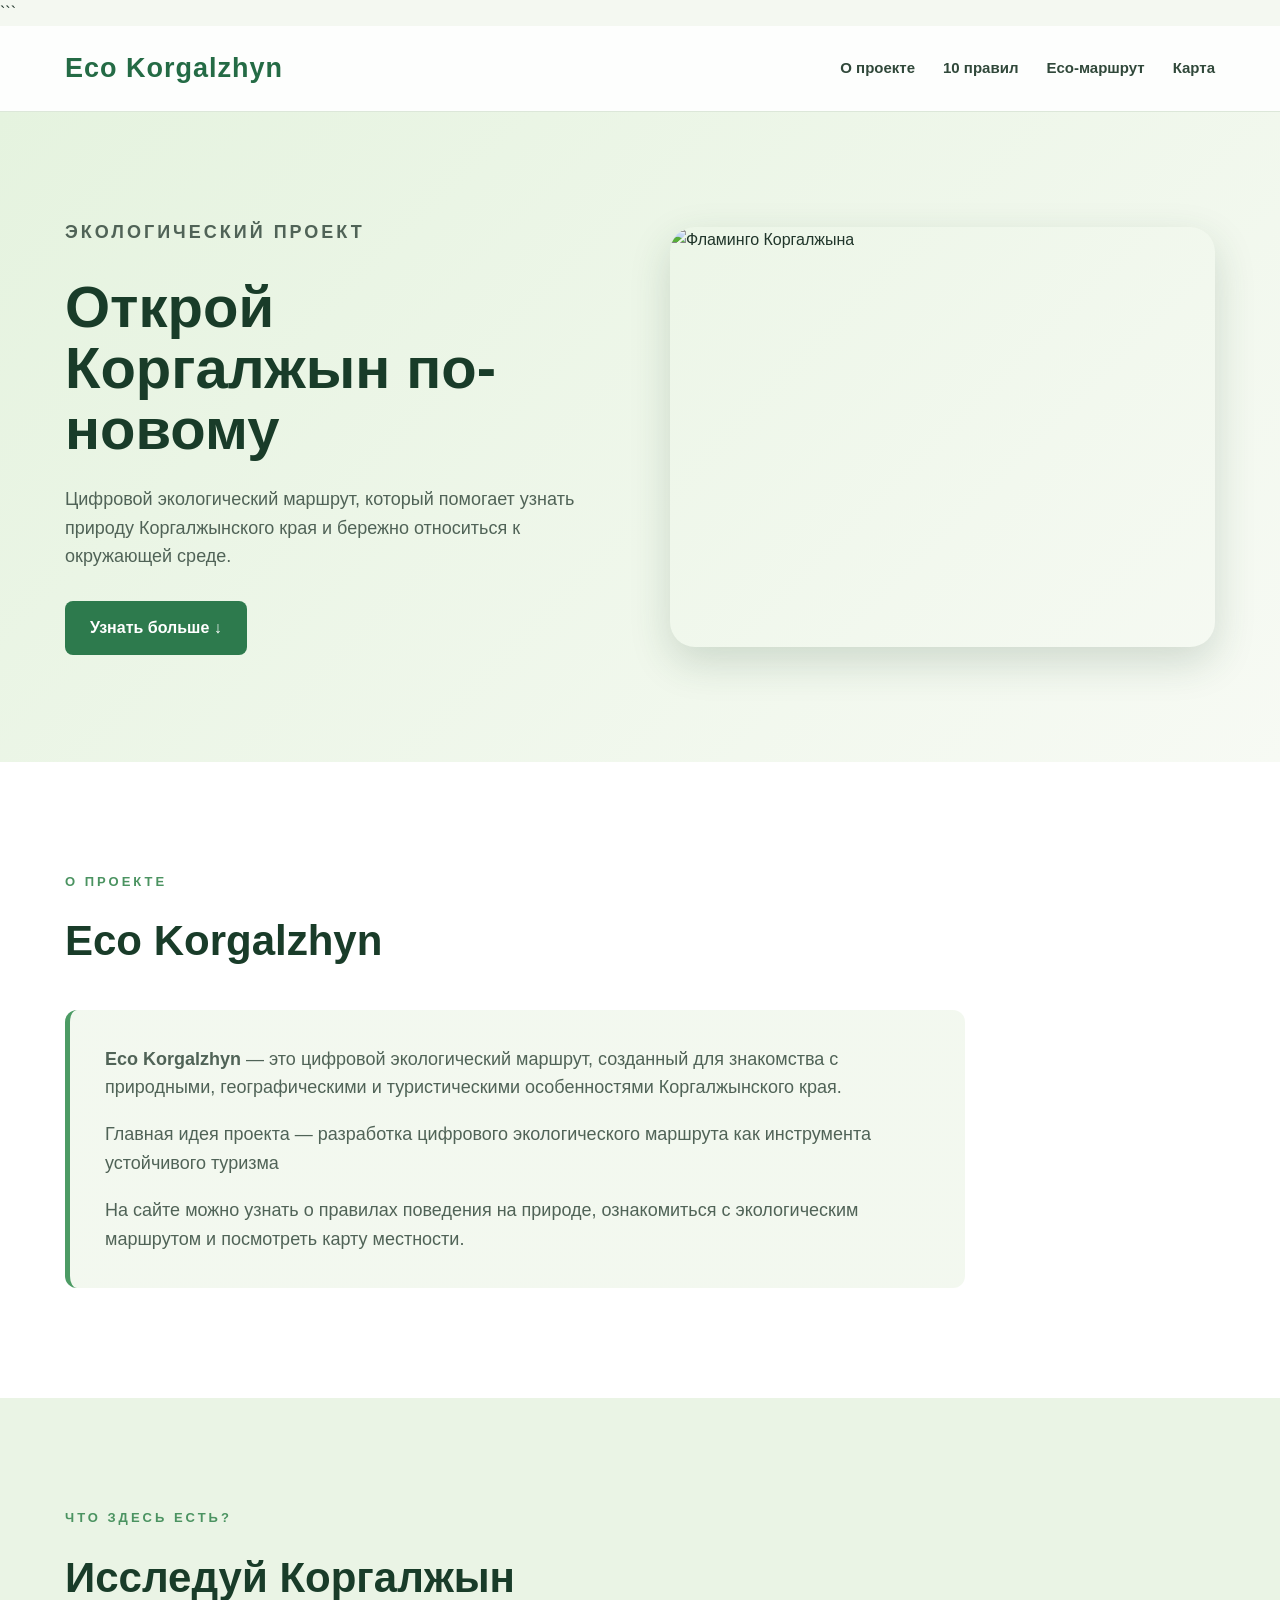
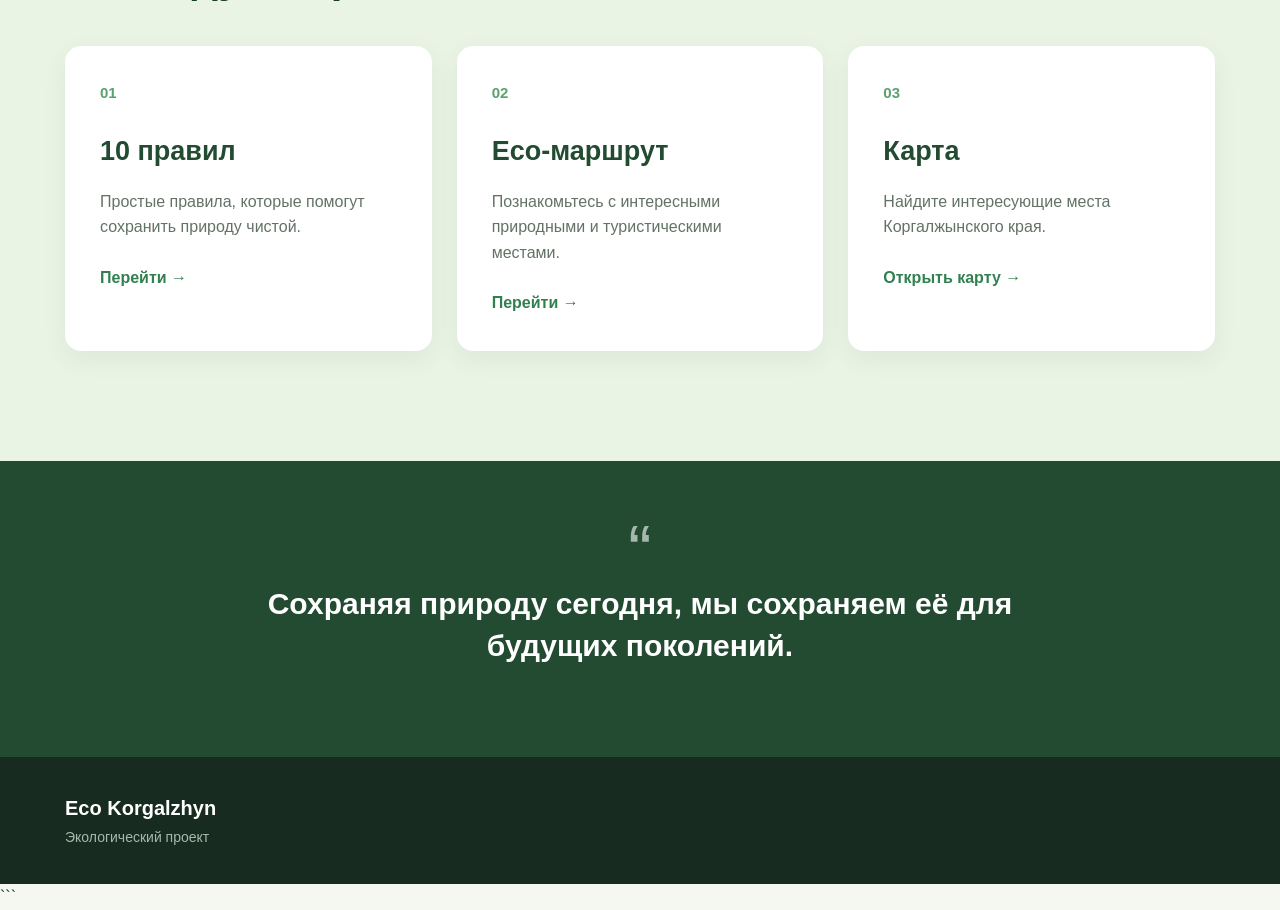
==== index.html @ 76d9ae7e "Add website files" ====
﻿<!DOCTYPE html>

<html lang="ru">
<head>
    <meta charset="UTF-8">
    <meta name="viewport" content="width=device-width, initial-scale=1.0">
    <title>Eco Korgalzhyn</title>
    <link rel="stylesheet" href="style.css">
</head>

<body>

```
<header class="header">
    <div class="container">
        <h1>Eco Korgalzhyn</h1>

        <nav class="navigation">
            <a href="#about">О проекте</a>
            <a href="10 rules.html">10 правил</a>
            <a href="eco-route.html">Eco-маршрут</a>
            <a href="map.html">Карта</a>
        </nav>
    </div>
</header>

<main>

    <section class="hero">
        <div class="container hero-content">
            <div>
                <p class="small-title">ЭКОЛОГИЧЕСКИЙ ПРОЕКТ</p>
                <h2>Открой<br>Коргалжын по-новому</h2>
                <p>
                    Цифровой экологический маршрут,
                    который помогает узнать природу
                    Коргалжынского края и бережно
                    относиться к окружающей среде.
                </p>

                <a href="#about" class="main-button">Узнать больше ↓</a>
            </div>

            <div class="hero-image">
            <img 
				src="https://newtimes.kz/cache/imagine/1200_webp/storage/news/2022/05/cLUQD58HrNagc1Sa0luX.JPG" 
			    alt="Фламинго Коргалжына">
			</img>
		</div>
        </div>
    </section>


    <section id="about" class="section">
        <div class="container">

            <p class="section-label">О ПРОЕКТЕ</p>
            <h2>Eco Korgalzhyn</h2>

            <div class="text-card">
                <p>
                    <strong>Eco Korgalzhyn</strong> — это цифровой экологический
                    маршрут, созданный для знакомства с природными,
                    географическими и туристическими особенностями
                    Коргалжынского края.
                </p>

                <p>
                    Главная идея проекта — разработка цифрового экологического маршрута как инструмента устойчивого туризма
                </p>

                <p>
                    На сайте можно узнать о правилах поведения
                    на природе, ознакомиться с экологическим маршрутом
                    и посмотреть карту местности.
                </p>
            </div>

        </div>
    </section>


    <section class="features">
        <div class="container">

            <p class="section-label">ЧТО ЗДЕСЬ ЕСТЬ?</p>
            <h2>Исследуй Коргалжын</h2>

            <div class="cards">

                <a href="10 rules.html" class="card">
                    <div class="card-number">01</div>
                    <h3>10 правил</h3>
                    <p>
                        Простые правила, которые помогут
                        сохранить природу чистой.
                    </p>
                    <span>Перейти →</span>
                </a>

                <a href="eco-route.html" class="card">
                    <div class="card-number">02</div>
                    <h3>Eco-маршрут</h3>
                    <p>
                        Познакомьтесь с интересными
                        природными и туристическими местами.
                    </p>
                    <span>Перейти →</span>
                </a>

                <a href="map.html" class="card">
                    <div class="card-number">03</div>
                    <h3>Карта</h3>
                    <p>
                        Найдите интересующие места
                        Коргалжынского края.
                    </p>
                    <span>Открыть карту →</span>
                </a>

            </div>

        </div>
    </section>


    <section class="quote-section">
        <div class="container">
            <div class="quote">
                <span>“</span>
                <p>
                    Сохраняя природу сегодня,
                    мы сохраняем её для будущих поколений.
                </p>
            </div>
        </div>
    </section>

</main>


<footer>
    <div class="container">
        <p>Eco Korgalzhyn</p>
        <span>Экологический проект</span>
    </div>
</footer>
```

</body>
</html>
---- style.css ----
* {
  margin: 0;
  padding: 0;
  box-sizing: border-box;
  }

html {
scroll-behavior: smooth;
}

body {
font-family: Arial, Helvetica, sans-serif;
background: #f4f8f1;
color: #20352a;
line-height: 1.6;
}

.container {
width: 90%;
max-width: 1150px;
margin: 0 auto;
}

/* HEADER */

.header {
    background-image: linear-gradient(
        rgba(255, 255, 255, 0.82),
        rgba(255, 255, 255, 0.82)
    ),
    url("https://skyway.travel/wp-content/uploads/2019/03/tyulpan_shrenka_foto_koshkinoy_mariny_alekseevny_o.6.webp");

    background-size: cover;
    background-position: center 69%;
    background-repeat: no-repeat;

    border-bottom: 1px solid #dce7d9;
    position: sticky;
    top: 0;
    z-index: 100;
}

.header .container {
min-height: 85px;
display: flex;
align-items: center;
justify-content: space-between;
}

.header h1 {
font-size: 27px;
color: #246b45;
letter-spacing: 1px;
}

.navigation {
display: flex;
gap: 28px;
}

.navigation a {
color: #30483a;
text-decoration: none;
font-size: 15px;
font-weight: bold;
transition: 0.3s;
}

.navigation a:hover {
color: #3b9560;
}

/* HERO */

.hero {
min-height: 650px;
background: linear-gradient(135deg, #e5f3df, #f7faf4);
display: flex;
align-items: center;
}

.hero-content {
display: grid;
grid-template-columns: 1fr 1fr;
gap: 60px;
align-items: center;
}

.small-title,
.section-label {
color: #4b9361;
font-size: 13px;
font-weight: bold;
letter-spacing: 3px;
margin-bottom: 15px;
}

.hero h2 {
font-size: 58px;
line-height: 1.05;
margin-bottom: 25px;
color: #193c29;
}

.hero p {
max-width: 550px;
font-size: 18px;
color: #506357;
margin-bottom: 30px;
}

.main-button {
display: inline-block;
padding: 14px 25px;
background: #2d7a4d;
color: white;
text-decoration: none;
border-radius: 8px;
font-weight: bold;
transition: 0.3s;
}

.main-button:hover {
background: #1f5c38;
transform: translateY(-2px);
}

.hero-image {
height: 420px;
overflow: hidden;
border-radius: 25px;
box-shadow: 0 15px 40px rgba(37, 76, 48, 0.18);
}

.hero-image img {
width: 100%;
height: 100%;
object-fit: cover;
}

/* ABOUT */

.section {
padding: 110px 0;
background: white;
}

.section h2,
.features h2 {
font-size: 42px;
margin-bottom: 35px;
color: #193c29;
}

.text-card {
    max-width: 900px;
    padding: 35px;

    background-image:
        linear-gradient(
            rgba(241, 247, 237, 0.88),
            rgba(241, 247, 237, 0.88)
        ),
        url("https://welcome.kz/ru/assets/images/products/0_gallery/tours/astana-excursions/korgalzhyn/Flamingo.webp");

    background-size: cover;
    background-position: center;
    background-repeat: no-repeat;

    border-left: 5px solid #4c9b64;
    border-radius: 12px;
}

.text-card p {
font-size: 18px;
color: #506357;
margin-bottom: 18px;
}

.text-card p:last-child {
margin-bottom: 0;
}

/* CARDS */

.features {
padding: 110px 0;
background: #eaf4e5;
}

.cards {
display: grid;
grid-template-columns: repeat(3, 1fr);
gap: 25px;
}

.card {
display: block;
background: white;
padding: 35px;
min-height: 290px;
border-radius: 16px;
text-decoration: none;
color: inherit;
box-shadow: 0 8px 25px rgba(34, 68, 44, 0.07);
transition: 0.3s;
}

.card:hover {
transform: translateY(-8px);
box-shadow: 0 18px 35px rgba(34, 68, 44, 0.13);
}

.card-number {
color: #5aa16e;
font-size: 15px;
font-weight: bold;
margin-bottom: 25px;
}

.card h3 {
font-size: 27px;
margin-bottom: 15px;
color: #234b32;
}

.card p {
color: #637266;
margin-bottom: 25px;
}

.card span {
color: #318050;
font-weight: bold;
}

/* QUOTE */

.quote-section {
padding: 90px 0;
background: #234b32;
color: white;
}

.quote {
max-width: 800px;
margin: auto;
text-align: center;
}

.quote span {
font-size: 70px;
line-height: 0;
opacity: 0.6;
}

.quote p {
font-size: 30px;
font-weight: bold;
line-height: 1.4;
}

/* FOOTER */

footer {
background: #172b20;
color: white;
padding: 35px 0;
}

footer p {
font-size: 20px;
font-weight: bold;
}

footer span {
color: #a8b8ad;
font-size: 14px;
}

/* MOBILE */

@media (max-width: 800px) {

```
.header .container {
    flex-direction: column;
    padding: 20px 0;
    gap: 15px;
}

.navigation {
    flex-wrap: wrap;
    justify-content: center;
    gap: 15px;
}

.hero {
    padding: 70px 0;
}

.hero-content {
    grid-template-columns: 1fr;
}

.hero h2 {
    font-size: 43px;
}

.hero-image {
    height: 300px;
}

.cards {
    grid-template-columns: 1fr;
}

.section h2,
.features h2 {
    font-size: 34px;
}

.quote p {
    font-size: 23px;
}
```

}


/* 10 RULES PAGE */

.rules-page {
    padding: 90px 0;
    background: #f0f6df;
    min-height: 80vh;
}

.rules-description {
    max-width: 650px;
    color: #637266;
    font-size: 18px;
    margin-bottom: 45px;
}

.rules-image-container {
    width: 100%;
    display: flex;
    justify-content: center;
    padding: 0 20px;
}

.rules-image {
    display: block;
    width: 100%;
    max-width: 900px;
    height: auto;
    border-radius: 18px;
    box-shadow: 0 12px 35px rgba(34, 68, 44, 0.12);
}

.back-container {
    margin-top: 45px;
}

.point-content {
    display: flex;
    align-items: flex-start;
    gap: 30px;
}

.point-text {
    flex: 1;
}

.qr-box {
    width: 170px;
    flex-shrink: 0;
    text-align: center;
}

.qr-box img {
    display: block;
    width: 150px;
    height: 150px;
    margin: 0 auto 8px;

    object-fit: contain;
}

.qr-box p {
    font-size: 14px;
    color: #68776b;
    margin: 0;
}



/* Фон только карточки с QR-кодами */
.video-card {
    background-image:
        linear-gradient(
            rgba(241, 247, 237, 0.65),
            rgba(241, 247, 237, 0.65)
        ),
        url("https://www.advantour.com/img/kazakhstan/nature/korgalzhyn5.jpg");

    background-size: cover;
    background-position: center;
    background-repeat: no-repeat;
}
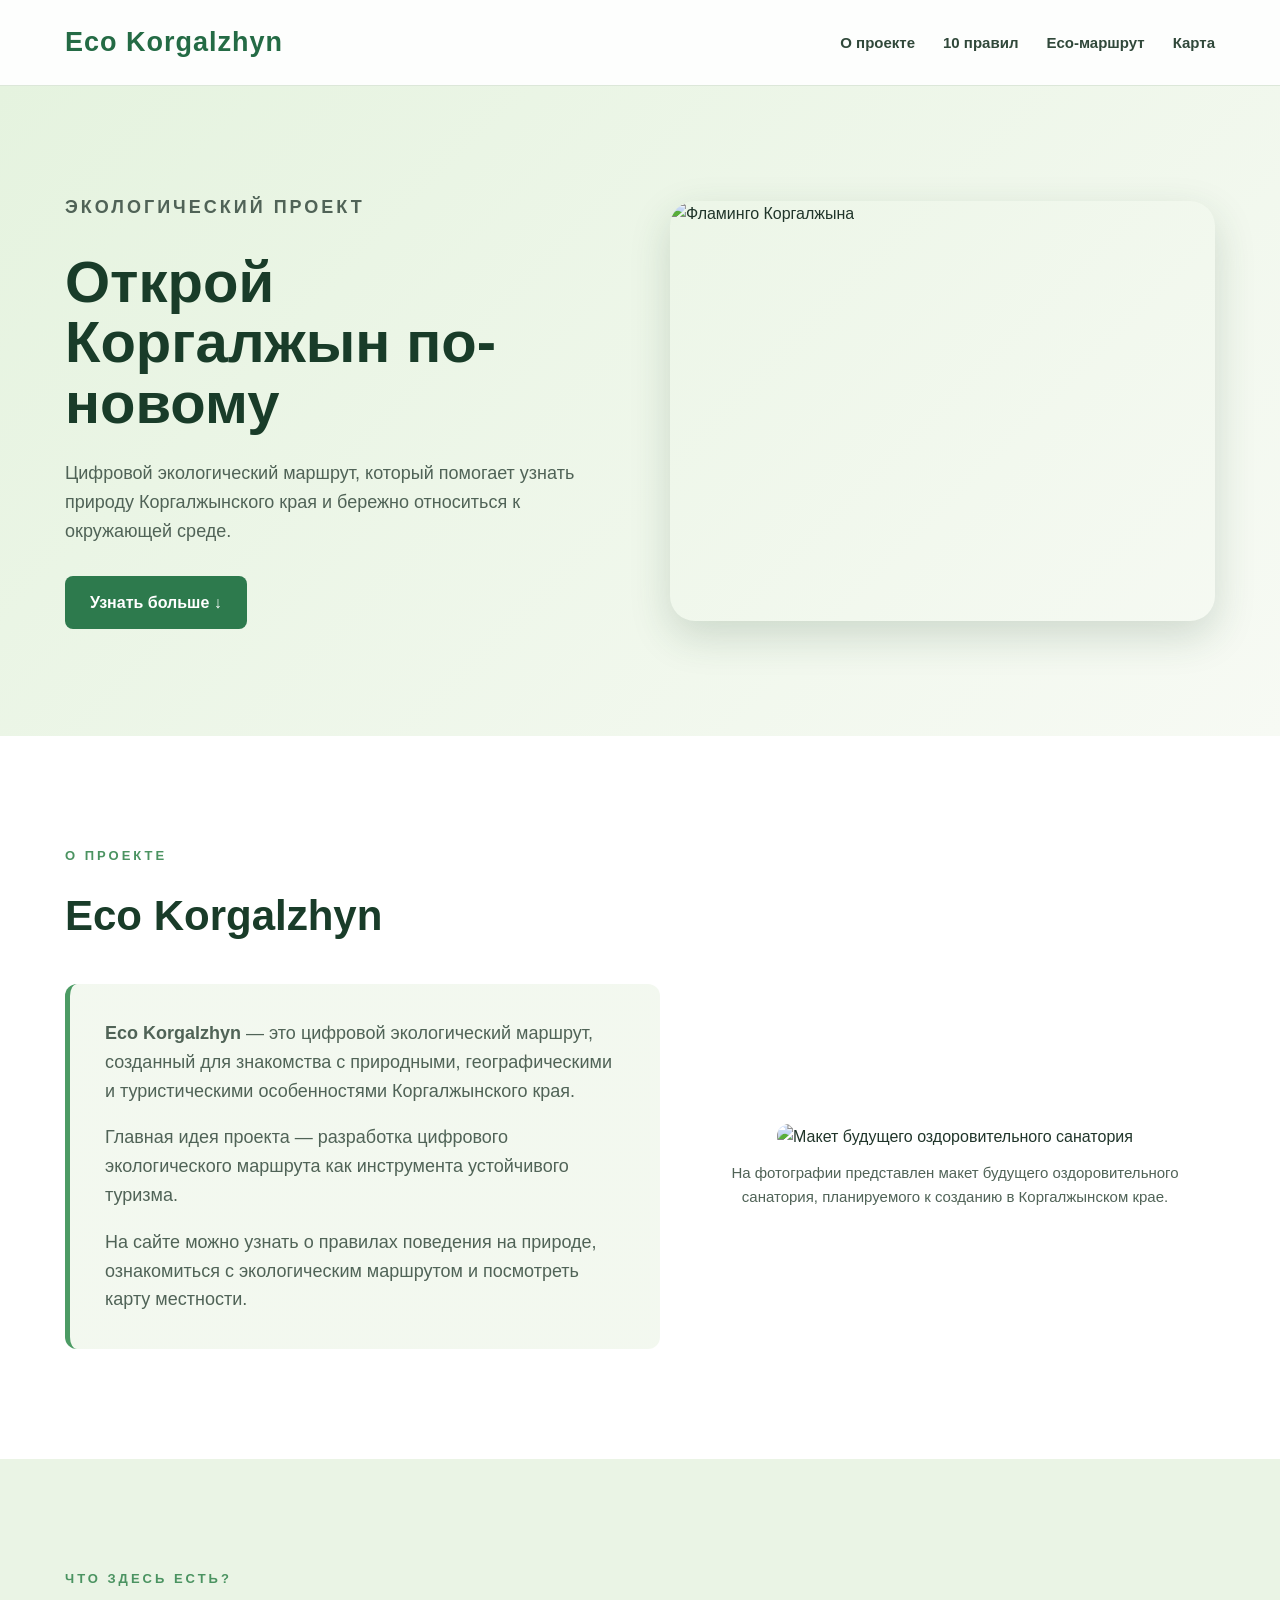
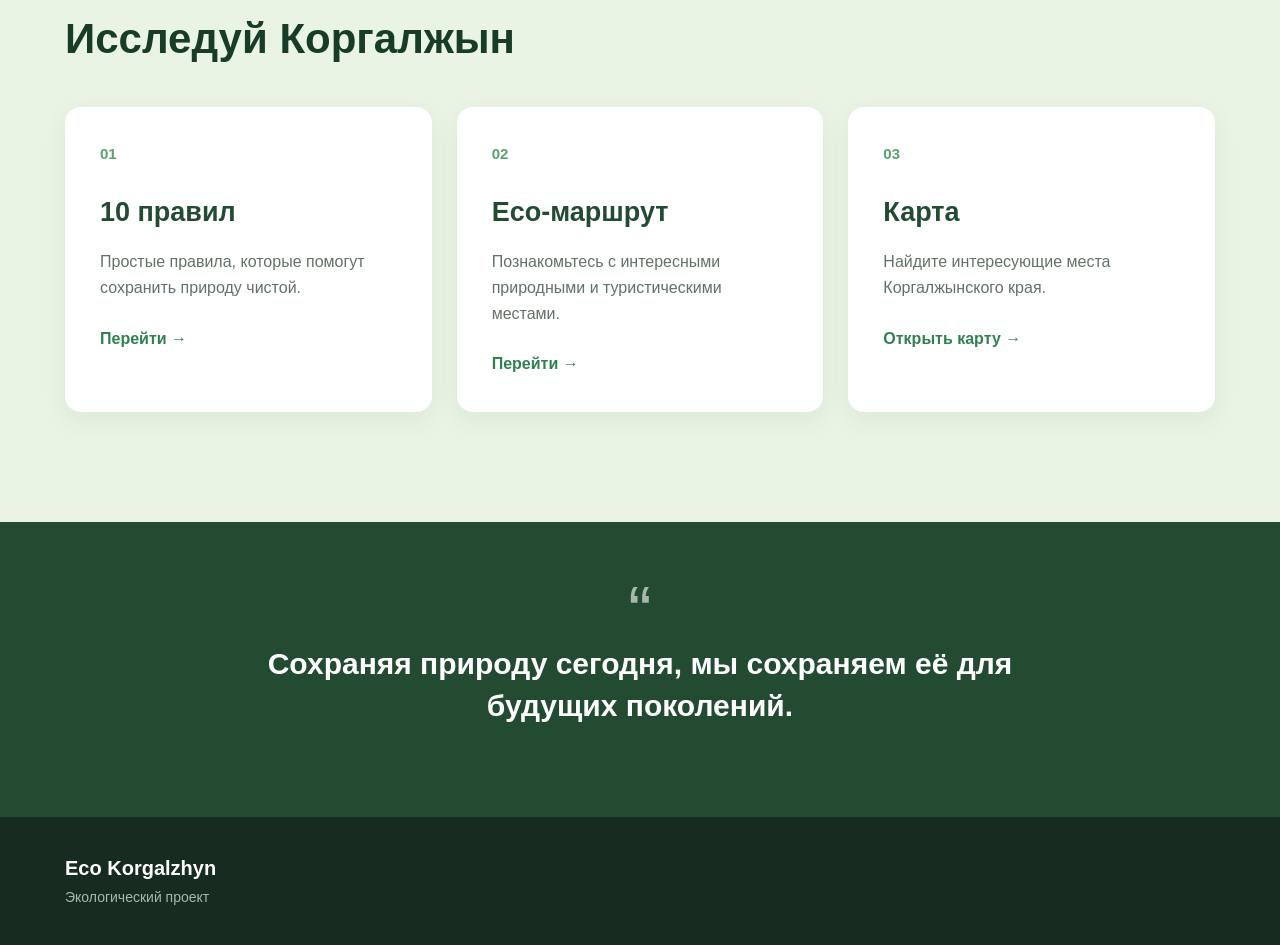
==== commit bb9d0314: "Update index.html New photo" ====
--- a/index.html
+++ b/index.html
@@ -1,151 +1,159 @@
-﻿<!DOCTYPE html>
-
+<!DOCTYPE html>
 <html lang="ru">
-<head>
-    <meta charset="UTF-8">
-    <meta name="viewport" content="width=device-width, initial-scale=1.0">
-    <title>Eco Korgalzhyn</title>
-    <link rel="stylesheet" href="style.css">
+	<head>
+		<meta charset="UTF-8">
+			<meta name="viewport" content="width=device-width, initial-scale=1.0">
+				<title>Eco Korgalzhyn</title>
+				<link rel="stylesheet" href="style.css">
 </head>
 
-<body>
+	<body>
 
-```
-<header class="header">
-    <div class="container">
-        <h1>Eco Korgalzhyn</h1>
+		<header class="header">
+			<div class="container">
+				<h1>Eco Korgalzhyn</h1>
 
-        <nav class="navigation">
-            <a href="#about">О проекте</a>
-            <a href="10 rules.html">10 правил</a>
-            <a href="eco-route.html">Eco-маршрут</a>
-            <a href="map.html">Карта</a>
-        </nav>
-    </div>
-</header>
+				<nav class="navigation">
+					<a href="#about">О проекте</a>
+					<a href="10 rules.html">10 правил</a>
+					<a href="eco-route.html">Eco-маршрут</a>
+					<a href="map.html">Карта</a>
+				</nav>
+			</div>
+		</header>
 
-<main>
+		<main>
 
-    <section class="hero">
-        <div class="container hero-content">
-            <div>
-                <p class="small-title">ЭКОЛОГИЧЕСКИЙ ПРОЕКТ</p>
-                <h2>Открой<br>Коргалжын по-новому</h2>
-                <p>
-                    Цифровой экологический маршрут,
-                    который помогает узнать природу
-                    Коргалжынского края и бережно
-                    относиться к окружающей среде.
-                </p>
+			<section class="hero">
+				<div class="container hero-content">
+					<div>
+						<p class="small-title">ЭКОЛОГИЧЕСКИЙ ПРОЕКТ</p>
+						<h2>
+							Открой<br>Коргалжын по-новому</h2>
+						<p>
+							Цифровой экологический маршрут,
+							который помогает узнать природу
+							Коргалжынского края и бережно
+							относиться к окружающей среде.
+						</p>
 
-                <a href="#about" class="main-button">Узнать больше ↓</a>
-            </div>
+						<a href="#about" class="main-button">Узнать больше ↓</a>
+					</div>
 
-            <div class="hero-image">
-            <img 
-				src="https://newtimes.kz/cache/imagine/1200_webp/storage/news/2022/05/cLUQD58HrNagc1Sa0luX.JPG" 
-			    alt="Фламинго Коргалжына">
-			</img>
-		</div>
-        </div>
-    </section>
+					<div class="hero-image">
+						<img
+							src="https://newtimes.kz/cache/imagine/1200_webp/storage/news/2022/05/cLUQD58HrNagc1Sa0luX.JPG"
+							alt="Фламинго Коргалжына">
+						</div>
+				</div>
+			</section>
 
+			<section id="about" class="section">
+				<div class="container">
 
-    <section id="about" class="section">
-        <div class="container">
+					<p class="section-label">О ПРОЕКТЕ</p>
+					<h2>Eco Korgalzhyn</h2>
 
-            <p class="section-label">О ПРОЕКТЕ</p>
-            <h2>Eco Korgalzhyn</h2>
+					<div style="display:flex; align-items:center; gap:35px; flex-wrap:wrap; margin-top:25px;">
 
-            <div class="text-card">
-                <p>
-                    <strong>Eco Korgalzhyn</strong> — это цифровой экологический
-                    маршрут, созданный для знакомства с природными,
-                    географическими и туристическими особенностями
-                    Коргалжынского края.
-                </p>
+						<div class="text-card" style="flex:1; min-width:280px;">
+							<p>
+								<strong>Eco Korgalzhyn</strong> — это цифровой экологический
+								маршрут, созданный для знакомства с природными,
+								географическими и туристическими особенностями
+								Коргалжынского края.
+							</p>
 
-                <p>
-                    Главная идея проекта — разработка цифрового экологического маршрута как инструмента устойчивого туризма
-                </p>
+							<p>
+								Главная идея проекта — разработка цифрового экологического маршрута как инструмента устойчивого туризма.
+							</p>
 
-                <p>
-                    На сайте можно узнать о правилах поведения
-                    на природе, ознакомиться с экологическим маршрутом
-                    и посмотреть карту местности.
-                </p>
-            </div>
+							<p>
+								На сайте можно узнать о правилах поведения
+								на природе, ознакомиться с экологическим маршрутом
+								и посмотреть карту местности.
+							</p>
+						</div>
 
-        </div>
-    </section>
+						<div style="flex:1; min-width:280px; text-align:center;">
+							<img
+								src="maket.jpeg"
+								alt="Макет будущего оздоровительного санатория"
+								style="width:100%; max-width:480px; height:300px; object-fit:cover; border-radius:12px;">
 
+								<p style="margin-top:12px; font-size:15px; color:#506357;">
+									На фотографии представлен макет будущего оздоровительного санатория, планируемого к созданию в Коргалжынском крае.
+								</p>
+							</div>
 
-    <section class="features">
-        <div class="container">
+					</div>
 
-            <p class="section-label">ЧТО ЗДЕСЬ ЕСТЬ?</p>
-            <h2>Исследуй Коргалжын</h2>
+				</div>
+			</section>
 
-            <div class="cards">
+			<section class="features">
+				<div class="container">
 
-                <a href="10 rules.html" class="card">
-                    <div class="card-number">01</div>
-                    <h3>10 правил</h3>
-                    <p>
-                        Простые правила, которые помогут
-                        сохранить природу чистой.
-                    </p>
-                    <span>Перейти →</span>
-                </a>
+					<p class="section-label">ЧТО ЗДЕСЬ ЕСТЬ?</p>
+					<h2>Исследуй Коргалжын</h2>
 
-                <a href="eco-route.html" class="card">
-                    <div class="card-number">02</div>
-                    <h3>Eco-маршрут</h3>
-                    <p>
-                        Познакомьтесь с интересными
-                        природными и туристическими местами.
-                    </p>
-                    <span>Перейти →</span>
-                </a>
+					<div class="cards">
 
-                <a href="map.html" class="card">
-                    <div class="card-number">03</div>
-                    <h3>Карта</h3>
-                    <p>
-                        Найдите интересующие места
-                        Коргалжынского края.
-                    </p>
-                    <span>Открыть карту →</span>
-                </a>
+						<a href="10 rules.html" class="card">
+							<div class="card-number">01</div>
+							<h3>10 правил</h3>
+							<p>
+								Простые правила, которые помогут
+								сохранить природу чистой.
+							</p>
+							<span>Перейти →</span>
+						</a>
 
-            </div>
+						<a href="eco-route.html" class="card">
+							<div class="card-number">02</div>
+							<h3>Eco-маршрут</h3>
+							<p>
+								Познакомьтесь с интересными
+								природными и туристическими местами.
+							</p>
+							<span>Перейти →</span>
+						</a>
 
-        </div>
-    </section>
+						<a href="map.html" class="card">
+							<div class="card-number">03</div>
+							<h3>Карта</h3>
+							<p>
+								Найдите интересующие места
+								Коргалжынского края.
+							</p>
+							<span>Открыть карту →</span>
+						</a>
 
+					</div>
 
-    <section class="quote-section">
-        <div class="container">
-            <div class="quote">
-                <span>“</span>
-                <p>
-                    Сохраняя природу сегодня,
-                    мы сохраняем её для будущих поколений.
-                </p>
-            </div>
-        </div>
-    </section>
+				</div>
+			</section>
 
-</main>
+			<section class="quote-section">
+				<div class="container">
+					<div class="quote">
+						<span>“</span>
+						<p>
+							Сохраняя природу сегодня,
+							мы сохраняем её для будущих поколений.
+						</p>
+					</div>
+				</div>
+			</section>
 
+		</main>
 
-<footer>
-    <div class="container">
-        <p>Eco Korgalzhyn</p>
-        <span>Экологический проект</span>
-    </div>
-</footer>
-```
+		<footer>
+			<div class="container">
+				<p>Eco Korgalzhyn</p>
+				<span>Экологический проект</span>
+			</div>
+		</footer>
 
-</body>
+	</body>
 </html>
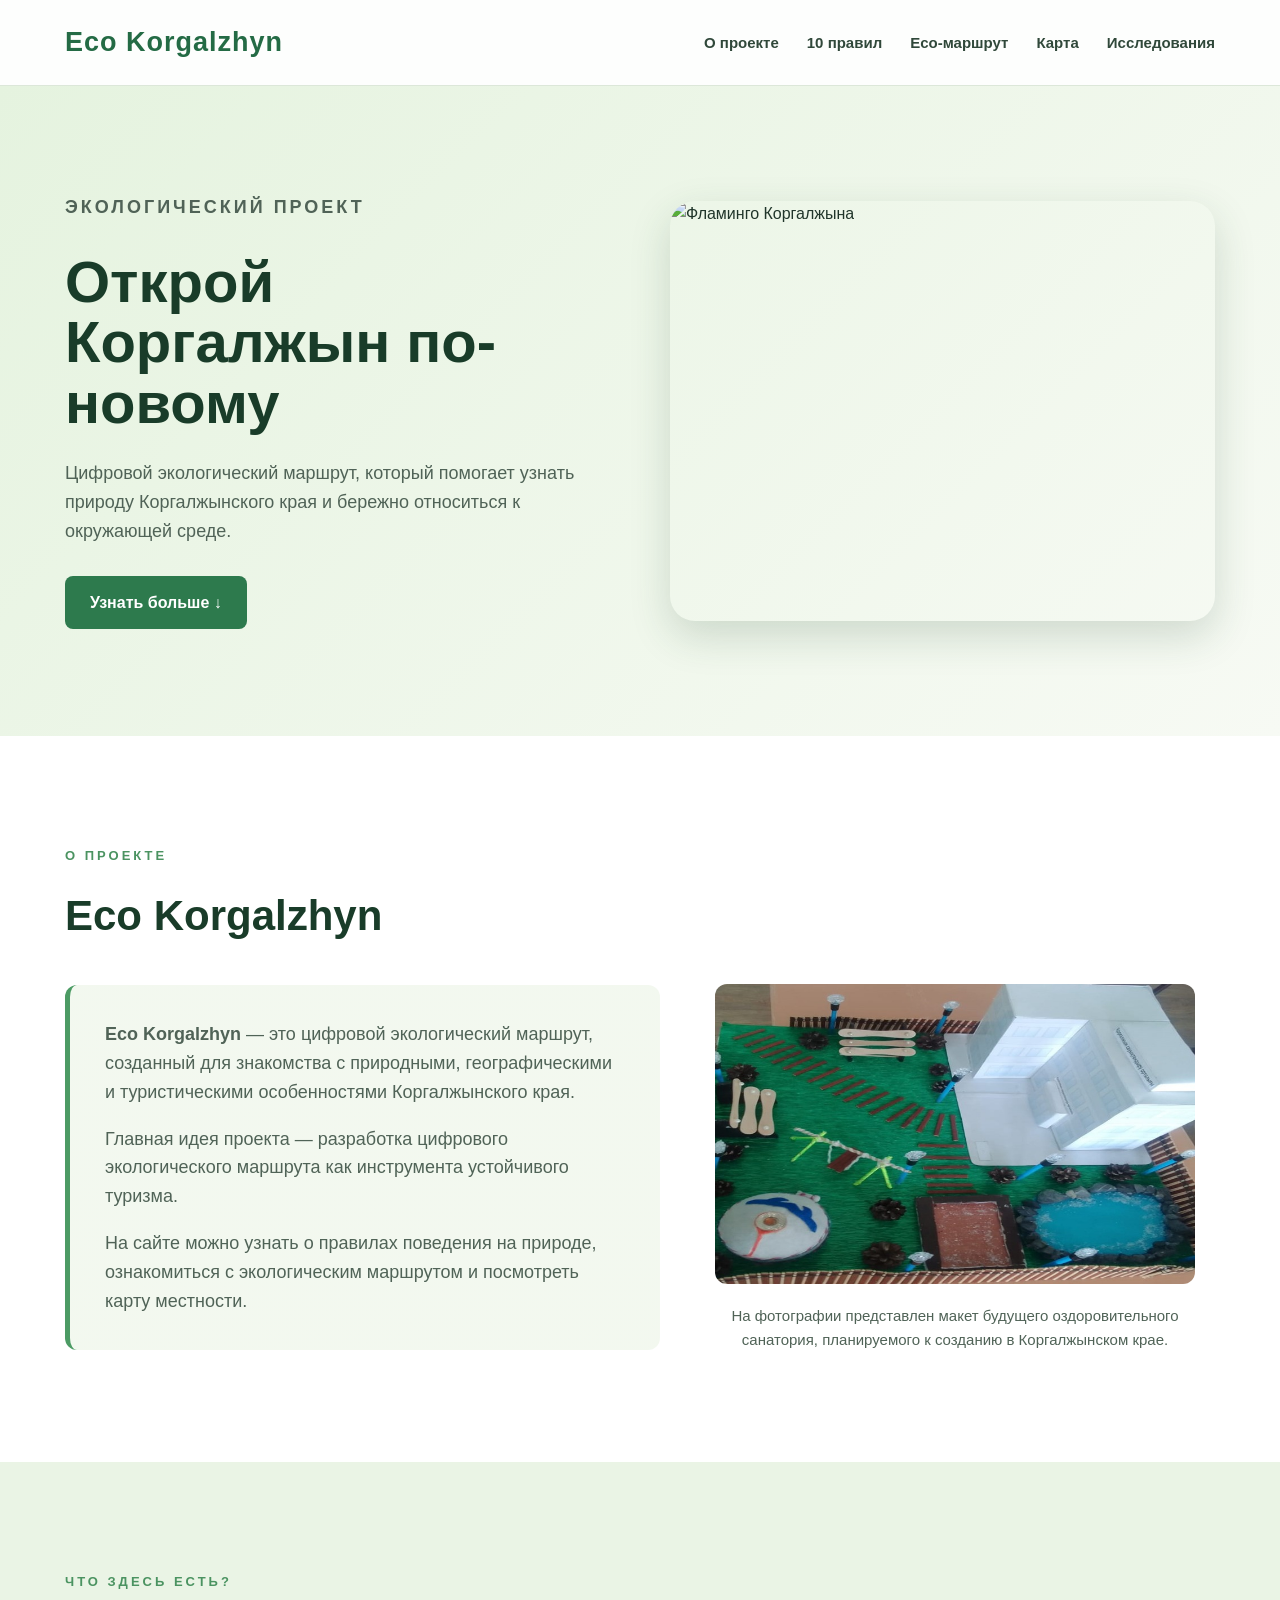
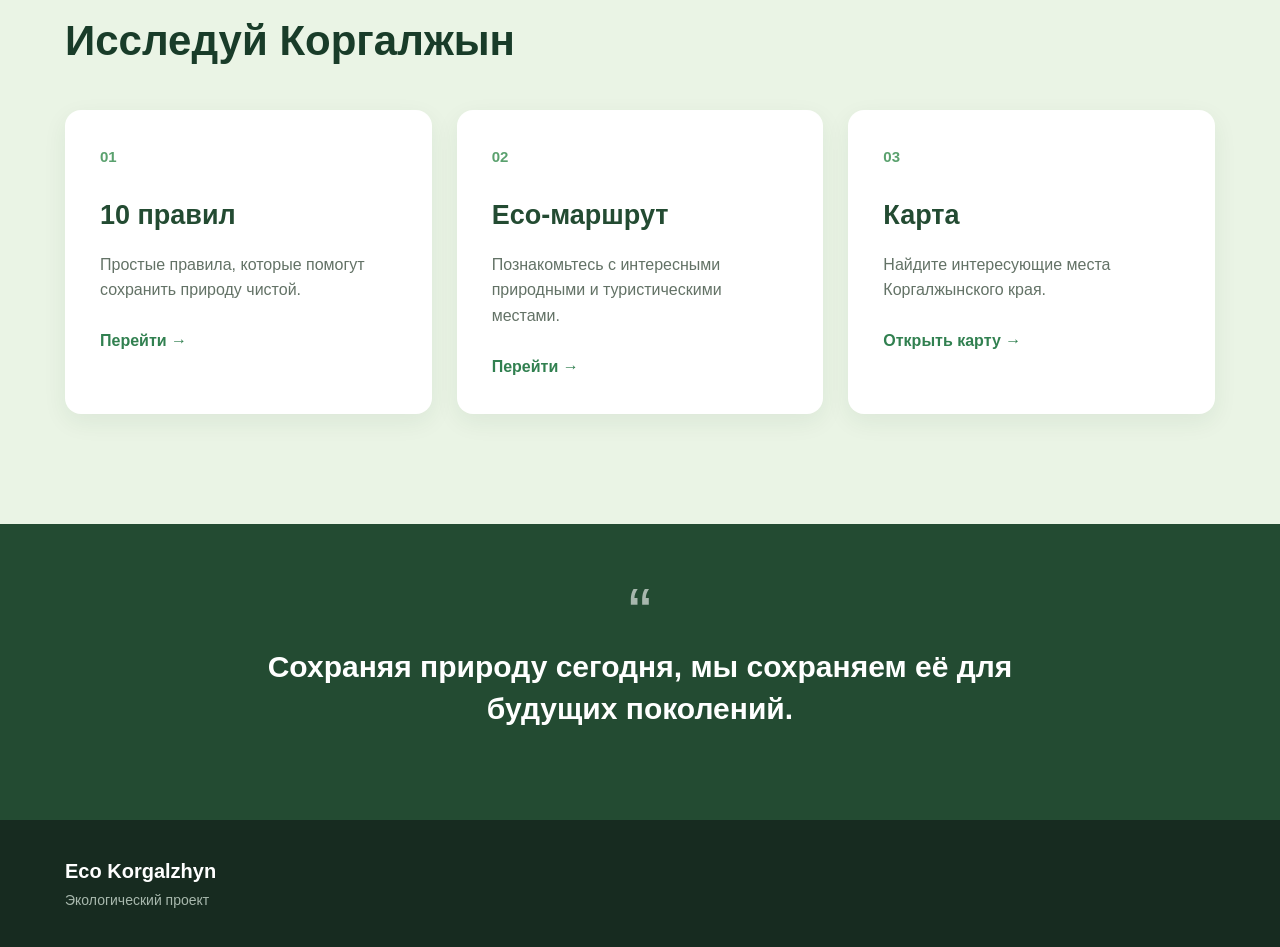
==== commit 76fabf0b: "Update index.html" ====
--- a/index.html
+++ b/index.html
@@ -18,6 +18,7 @@
 					<a href="10 rules.html">10 правил</a>
 					<a href="eco-route.html">Eco-маршрут</a>
 					<a href="map.html">Карта</a>
+					<a href="research.html">Исследования</a>
 				</nav>
 			</div>
 		</header>
